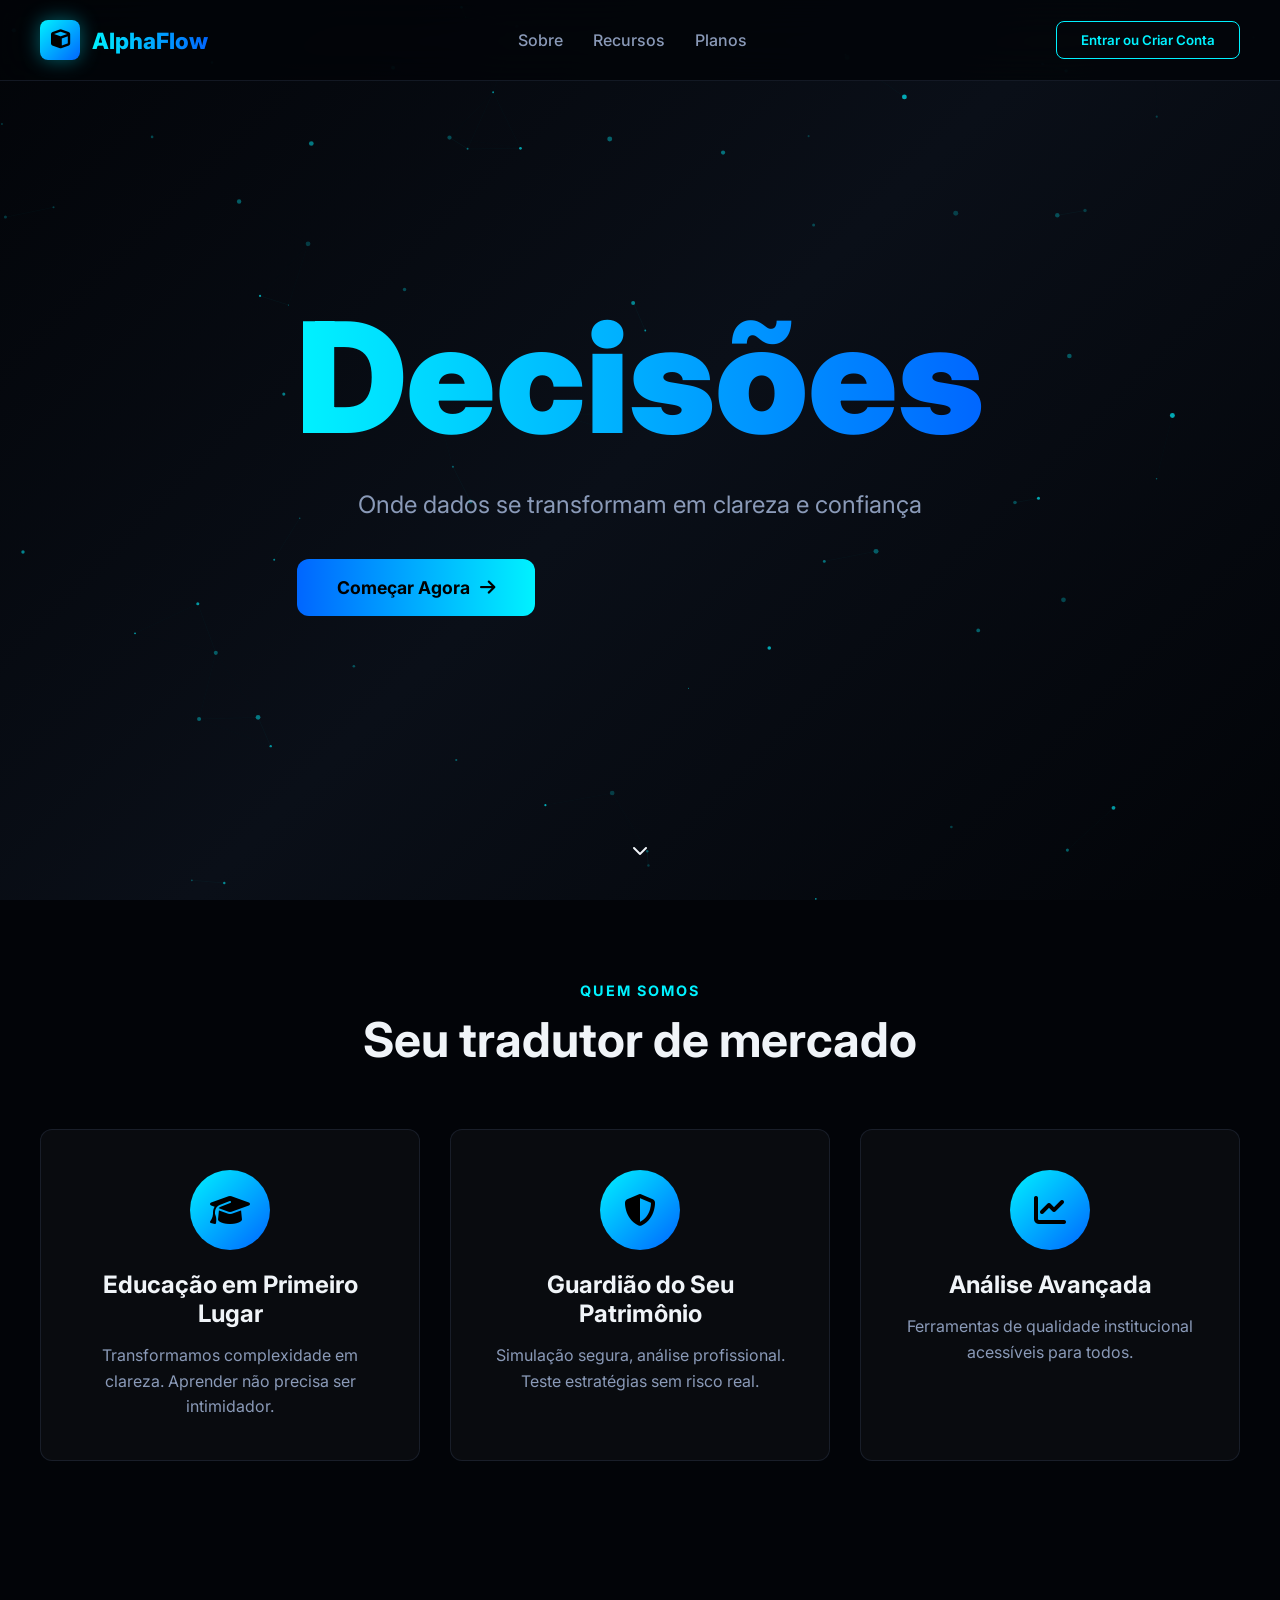
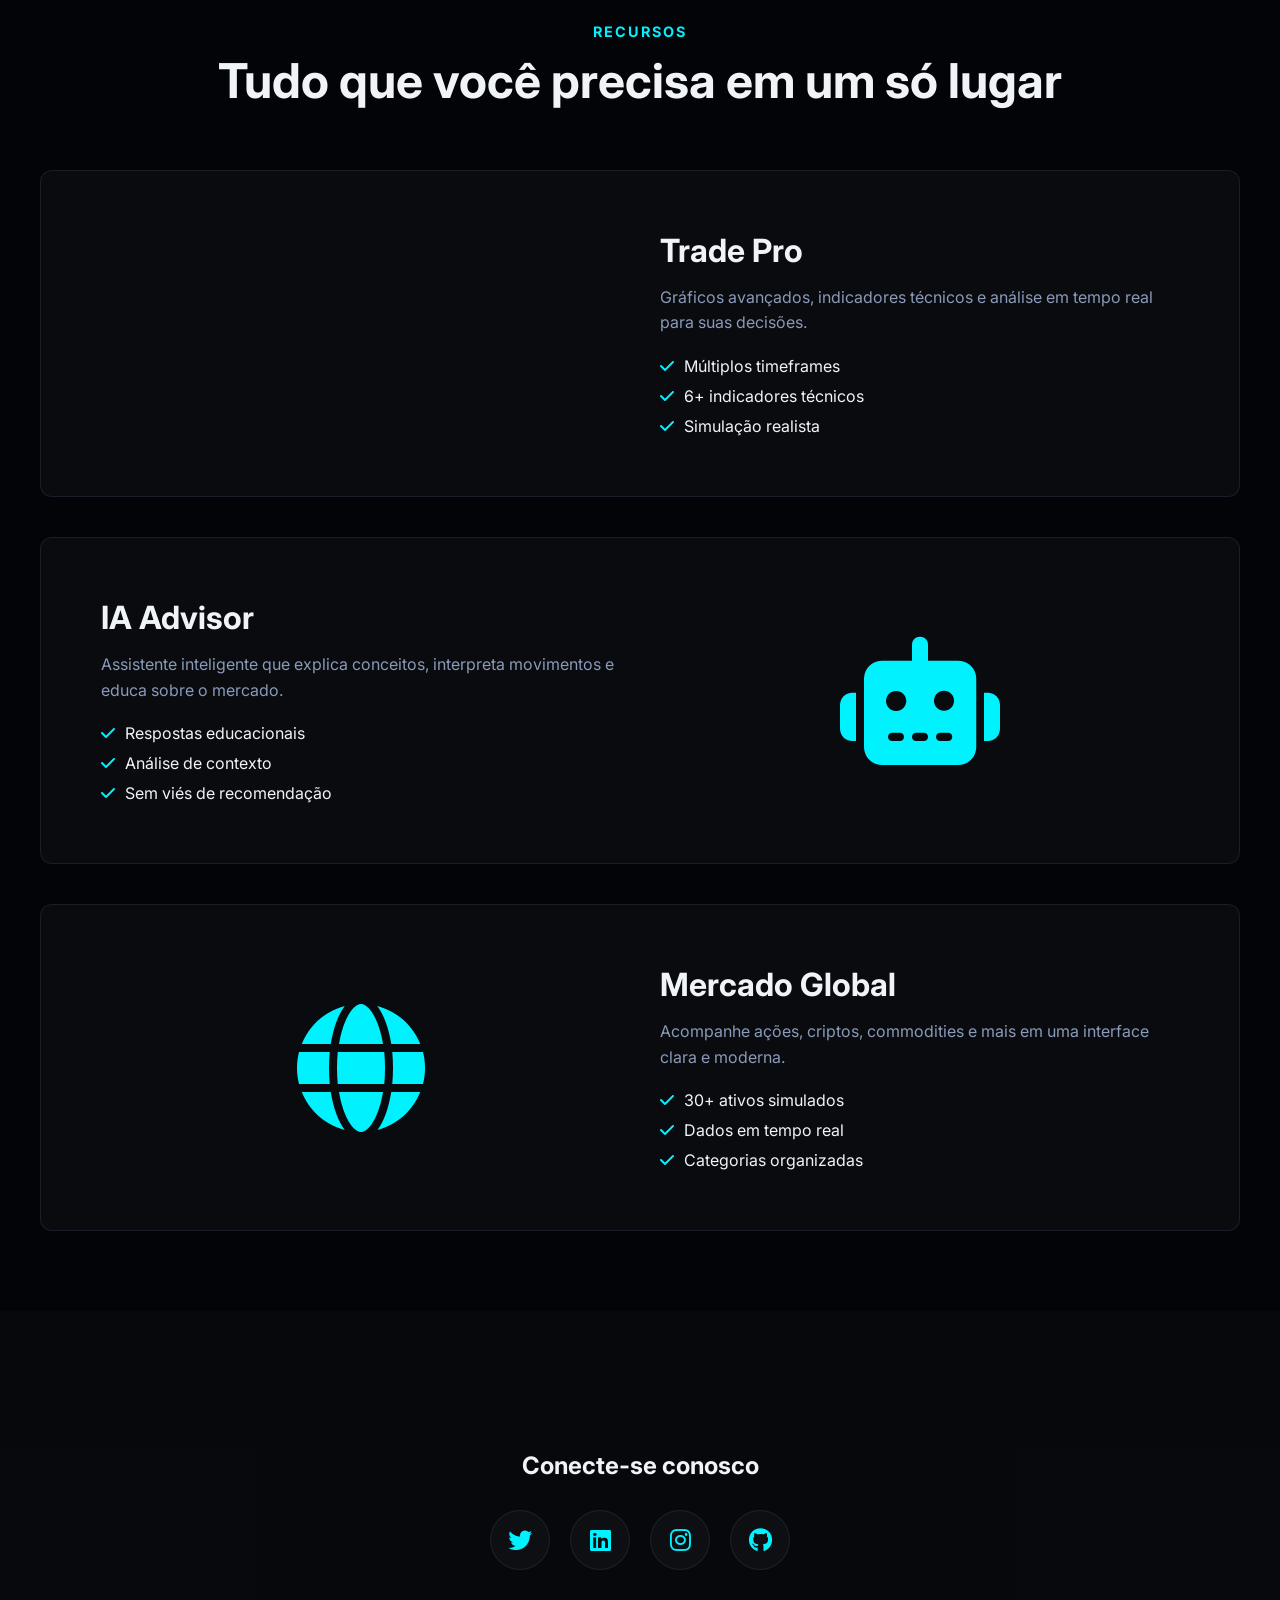
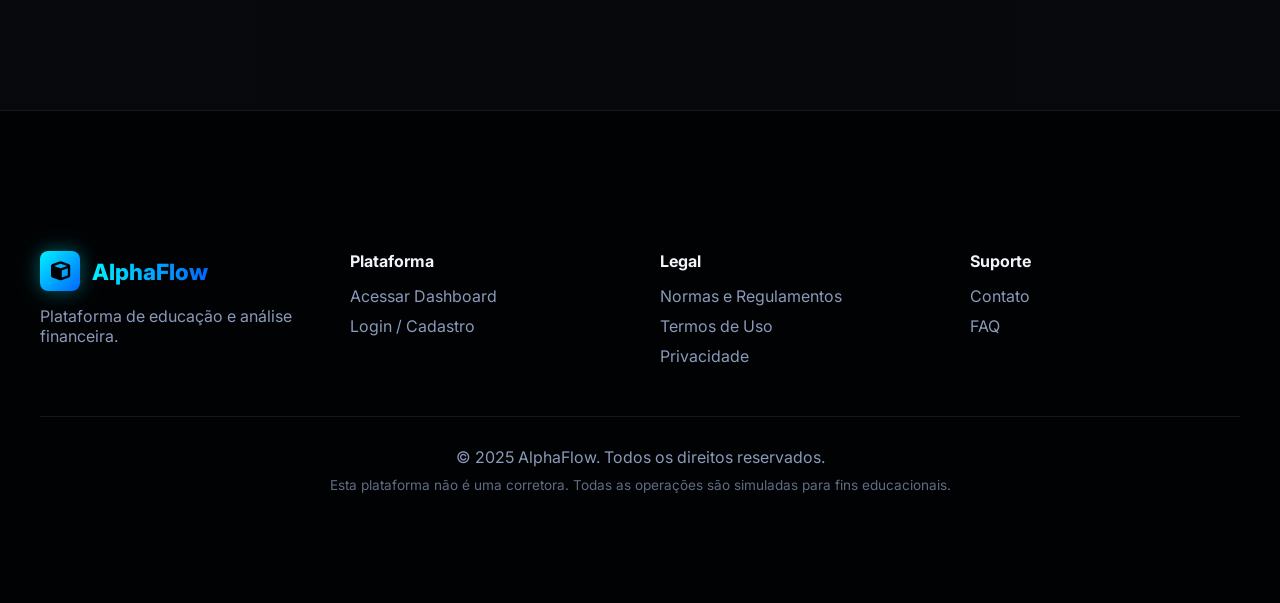
==== landing.html @ 2ad15ed1 "Initialized repository for chat Projeto 001 Co-authored-by: null <227996998+pedroday813-create@users" ====
<!DOCTYPE html>
<html lang="pt-br">
<head>
    <meta charset="UTF-8">
    <meta name="viewport" content="width=device-width, initial-scale=1.0">
    <title>AlphaFlow | Sua Plataforma de Análise e Educação Financeira</title>
    <link rel="stylesheet" href="styles/landing.css">
    <link href="https://cdnjs.cloudflare.com/ajax/libs/font-awesome/6.4.0/css/all.min.css" rel="stylesheet">
    <link href="https://fonts.googleapis.com/css2?family=Inter:wght@300;400;500;600;700;800;900&display=swap" rel="stylesheet">
</head>
<body>
    <canvas id="particles-canvas"></canvas>
    
    <header class="landing-header">
        <div class="header-content">
            <div class="logo-section">
                <div class="logo-icon"><i class="fas fa-cube"></i></div>
                <span class="logo-text">AlphaFlow</span>
            </div>
            <nav class="header-nav">
                <a href="#sobre">Sobre</a>
                <a href="#recursos">Recursos</a>
                <a href="#planos">Planos</a>
            </nav>
            <div class="auth-section">
                <div id="user-indicator" class="user-badge hidden" onclick="Landing.showUserMenu()">
                    <div class="user-avatar"><i class="fas fa-user"></i></div>
                    <span id="user-name-header">Usuário</span>
                </div>
                <button class="btn-ghost" id="auth-trigger" onclick="Landing.goToAuth()">Entrar ou Criar Conta</button>
            </div>
        </div>
    </header>

    <section class="hero-section">
        <div class="hero-content">
            <h1 class="hero-title" data-text="Decisões">Decisões</h1>
            <p class="hero-subtitle">Onde dados se transformam em clareza e confiança</p>
            <button class="cta-primary" onclick="Landing.goToAuth()">Começar Agora <i class="fas fa-arrow-right"></i></button>
        </div>
        <div class="scroll-indicator">
            <i class="fas fa-chevron-down"></i>
        </div>
    </section>

    <section class="about-section" id="sobre">
        <div class="container">
            <div class="section-header">
                <span class="section-label">QUEM SOMOS</span>
                <h2>Seu tradutor de mercado</h2>
            </div>
            <div class="about-grid">
                <div class="about-card" data-aos="fade-up" data-delay="0">
                    <div class="icon-box"><i class="fas fa-graduation-cap"></i></div>
                    <h3>Educação em Primeiro Lugar</h3>
                    <p>Transformamos complexidade em clareza. Aprender não precisa ser intimidador.</p>
                </div>
                <div class="about-card" data-aos="fade-up" data-delay="100">
                    <div class="icon-box"><i class="fas fa-shield-alt"></i></div>
                    <h3>Guardião do Seu Patrimônio</h3>
                    <p>Simulação segura, análise profissional. Teste estratégias sem risco real.</p>
                </div>
                <div class="about-card" data-aos="fade-up" data-delay="200">
                    <div class="icon-box"><i class="fas fa-chart-line"></i></div>
                    <h3>Análise Avançada</h3>
                    <p>Ferramentas de qualidade institucional acessíveis para todos.</p>
                </div>
            </div>
        </div>
    </section>

    <section class="features-section" id="recursos">
        <div class="container">
            <div class="section-header">
                <span class="section-label">RECURSOS</span>
                <h2>Tudo que você precisa em um só lugar</h2>
            </div>
            <div class="features-showcase">
                <div class="feature-card floating" data-aos="slide-left">
                    <div class="feature-visual">
                        <i class="fas fa-chart-candlestick"></i>
                    </div>
                    <div class="feature-info">
                        <h3>Trade Pro</h3>
                        <p>Gráficos avançados, indicadores técnicos e análise em tempo real para suas decisões.</p>
                        <ul class="feature-list">
                            <li><i class="fas fa-check"></i> Múltiplos timeframes</li>
                            <li><i class="fas fa-check"></i> 6+ indicadores técnicos</li>
                            <li><i class="fas fa-check"></i> Simulação realista</li>
                        </ul>
                    </div>
                </div>
                <div class="feature-card floating" data-aos="slide-right">
                    <div class="feature-info">
                        <h3>IA Advisor</h3>
                        <p>Assistente inteligente que explica conceitos, interpreta movimentos e educa sobre o mercado.</p>
                        <ul class="feature-list">
                            <li><i class="fas fa-check"></i> Respostas educacionais</li>
                            <li><i class="fas fa-check"></i> Análise de contexto</li>
                            <li><i class="fas fa-check"></i> Sem viés de recomendação</li>
                        </ul>
                    </div>
                    <div class="feature-visual">
                        <i class="fas fa-robot"></i>
                    </div>
                </div>
                <div class="feature-card floating" data-aos="slide-left">
                    <div class="feature-visual">
                        <i class="fas fa-globe"></i>
                    </div>
                    <div class="feature-info">
                        <h3>Mercado Global</h3>
                        <p>Acompanhe ações, criptos, commodities e mais em uma interface clara e moderna.</p>
                        <ul class="feature-list">
                            <li><i class="fas fa-check"></i> 30+ ativos simulados</li>
                            <li><i class="fas fa-check"></i> Dados em tempo real</li>
                            <li><i class="fas fa-check"></i> Categorias organizadas</li>
                        </ul>
                    </div>
                </div>
            </div>
        </div>
    </section>

    <section class="social-section">
        <div class="container">
            <h2>Conecte-se conosco</h2>
            <div class="social-links">
                <a href="#" class="social-btn"><i class="fab fa-twitter"></i></a>
                <a href="#" class="social-btn"><i class="fab fa-linkedin"></i></a>
                <a href="#" class="social-btn"><i class="fab fa-instagram"></i></a>
                <a href="#" class="social-btn"><i class="fab fa-github"></i></a>
            </div>
        </div>
    </section>

    <footer class="landing-footer">
        <div class="container">
            <div class="footer-grid">
                <div class="footer-brand">
                    <div class="logo-section">
                        <div class="logo-icon"><i class="fas fa-cube"></i></div>
                        <span class="logo-text">AlphaFlow</span>
                    </div>
                    <p>Plataforma de educação e análise financeira.</p>
                </div>
                <div class="footer-links">
                    <h4>Plataforma</h4>
                    <a href="dashboard.html">Acessar Dashboard</a>
                    <a href="auth.html">Login / Cadastro</a>
                </div>
                <div class="footer-links">
                    <h4>Legal</h4>
                    <a href="legal.html">Normas e Regulamentos</a>
                    <a href="legal.html#termos">Termos de Uso</a>
                    <a href="legal.html#privacidade">Privacidade</a>
                </div>
                <div class="footer-links">
                    <h4>Suporte</h4>
                    <a href="mailto:contato@alphaflow.com">Contato</a>
                    <a href="#faq">FAQ</a>
                </div>
            </div>
            <div class="footer-bottom">
                <p>&copy; 2025 AlphaFlow. Todos os direitos reservados.</p>
                <p class="disclaimer">Esta plataforma não é uma corretora. Todas as operações são simuladas para fins educacionais.</p>
            </div>
        </div>
    </footer>

    <script src="scripts/landing.js"></script>
</body>
</html>
---- styles/landing.css ----
:root {
  --primary: #00f2ff;
  --secondary: #0066ff;
  --dark: #020408;
  --panel: rgba(15, 20, 30, 0.95);
  --card: rgba(255, 255, 255, 0.03);
  --border: rgba(60, 75, 100, 0.3);
  --text: #f0f4f8;
  --text-muted: #8a9ab8;
  --radius: 12px;
}

* {
  margin: 0;
  padding: 0;
  box-sizing: border-box;
  font-family: "Inter", sans-serif;
}

body {
  background: var(--dark);
  color: var(--text);
  overflow-x: hidden;
}

#particles-canvas {
  position: fixed;
  top: 0;
  left: 0;
  width: 100%;
  height: 100%;
  z-index: -1;
  background: linear-gradient(135deg, #020408 0%, #0a0f18 50%, #020408 100%);
}

.landing-header {
  position: fixed;
  top: 0;
  width: 100%;
  z-index: 1000;
  background: rgba(2, 4, 8, 0.8);
  backdrop-filter: blur(20px);
  border-bottom: 1px solid var(--border);
}

.header-content {
  max-width: 1400px;
  margin: 0 auto;
  padding: 20px 40px;
  display: flex;
  justify-content: space-between;
  align-items: center;
}

.logo-section {
  display: flex;
  align-items: center;
  gap: 12px;
}

.logo-icon {
  width: 40px;
  height: 40px;
  background: linear-gradient(135deg, var(--primary), var(--secondary));
  border-radius: 8px;
  display: grid;
  place-items: center;
  color: #000;
  font-size: 1.2rem;
  box-shadow: 0 0 20px rgba(0, 242, 255, 0.4);
}

.logo-text {
  font-size: 1.4rem;
  font-weight: 800;
  background: linear-gradient(90deg, var(--primary), var(--secondary));
  -webkit-background-clip: text;
  -webkit-text-fill-color: transparent;
}

.header-nav {
  display: flex;
  gap: 30px;
}

.header-nav a {
  color: var(--text-muted);
  text-decoration: none;
  font-weight: 500;
  transition: 0.3s;
}

.header-nav a:hover {
  color: var(--primary);
}

.auth-section {
  display: flex;
  align-items: center;
  gap: 15px;
}

.user-badge {
  display: flex;
  align-items: center;
  gap: 10px;
  padding: 8px 16px;
  background: rgba(255, 255, 255, 0.05);
  border-radius: 20px;
  cursor: pointer;
  transition: 0.3s;
}

.user-badge:hover {
  background: rgba(255, 255, 255, 0.1);
}

.user-avatar {
  width: 32px;
  height: 32px;
  background: var(--primary);
  border-radius: 50%;
  display: grid;
  place-items: center;
  color: #000;
}

.btn-ghost {
  background: transparent;
  border: 1px solid var(--primary);
  color: var(--primary);
  padding: 10px 24px;
  border-radius: 8px;
  font-weight: 600;
  cursor: pointer;
  transition: 0.3s;
}

.btn-ghost:hover {
  background: var(--primary);
  color: #000;
  box-shadow: 0 0 20px rgba(0, 242, 255, 0.4);
}

.hidden {
  display: none !important;
}

.hero-section {
  height: 100vh;
  display: flex;
  flex-direction: column;
  justify-content: center;
  align-items: center;
  text-align: center;
  position: relative;
}

.hero-title {
  font-size: clamp(4rem, 12vw, 10rem);
  font-weight: 900;
  background: linear-gradient(90deg, var(--primary), var(--secondary));
  -webkit-background-clip: text;
  -webkit-text-fill-color: transparent;
  margin-bottom: 20px;
  position: relative;
  animation: glowText 3s ease-in-out infinite alternate;
}

@keyframes glowText {
  from {
    filter: drop-shadow(0 0 20px rgba(0, 242, 255, 0.3));
  }
  to {
    filter: drop-shadow(0 0 40px rgba(0, 242, 255, 0.6));
  }
}

.hero-subtitle {
  font-size: 1.5rem;
  color: var(--text-muted);
  margin-bottom: 40px;
}

.cta-primary {
  background: linear-gradient(90deg, var(--secondary), var(--primary));
  border: none;
  color: #000;
  padding: 18px 40px;
  border-radius: 12px;
  font-size: 1.1rem;
  font-weight: 700;
  cursor: pointer;
  transition: 0.3s;
  display: flex;
  align-items: center;
  gap: 10px;
}

.cta-primary:hover {
  transform: scale(1.05);
  box-shadow: 0 0 30px rgba(0, 242, 255, 0.5);
}

.scroll-indicator {
  position: absolute;
  bottom: 40px;
  animation: bounce 2s infinite;
}

@keyframes bounce {
  0%,
  100% {
    transform: translateY(0);
  }
  50% {
    transform: translateY(-10px);
  }
}

.container {
  max-width: 1400px;
  margin: 0 auto;
  padding: 80px 40px;
}

.section-header {
  text-align: center;
  margin-bottom: 60px;
}

.section-label {
  color: var(--primary);
  font-size: 0.9rem;
  font-weight: 700;
  letter-spacing: 2px;
}

.section-header h2 {
  font-size: 3rem;
  margin-top: 10px;
}

.about-grid {
  display: grid;
  grid-template-columns: repeat(auto-fit, minmax(300px, 1fr));
  gap: 30px;
  margin-top: 40px;
}

.about-card {
  background: var(--card);
  border: 1px solid var(--border);
  padding: 40px;
  border-radius: var(--radius);
  text-align: center;
  transition: 0.3s;
  opacity: 0;
  transform: translateY(30px);
}

.about-card[data-aos="fade-up"] {
  animation: fadeUp 0.6s ease-out forwards;
}

@keyframes fadeUp {
  to {
    opacity: 1;
    transform: translateY(0);
  }
}

.icon-box {
  width: 80px;
  height: 80px;
  background: linear-gradient(135deg, var(--primary), var(--secondary));
  border-radius: 50%;
  display: grid;
  place-items: center;
  font-size: 2rem;
  color: #000;
  margin: 0 auto 20px;
}

.about-card h3 {
  margin: 20px 0 15px;
  font-size: 1.5rem;
}

.about-card p {
  color: var(--text-muted);
  line-height: 1.6;
}

.features-showcase {
  display: flex;
  flex-direction: column;
  gap: 40px;
}

.feature-card {
  display: grid;
  grid-template-columns: 1fr 1fr;
  gap: 40px;
  align-items: center;
  background: var(--card);
  border: 1px solid var(--border);
  padding: 60px;
  border-radius: var(--radius);
  transition: 0.3s;
}

.feature-card:hover {
  transform: translateY(-5px);
  border-color: var(--primary);
}

.feature-visual {
  display: grid;
  place-items: center;
  font-size: 8rem;
  color: var(--primary);
}

.feature-info h3 {
  font-size: 2rem;
  margin-bottom: 15px;
}

.feature-info p {
  color: var(--text-muted);
  line-height: 1.6;
  margin-bottom: 20px;
}

.feature-list {
  list-style: none;
  display: flex;
  flex-direction: column;
  gap: 10px;
}

.feature-list li {
  display: flex;
  align-items: center;
  gap: 10px;
  color: var(--text);
}

.feature-list i {
  color: var(--primary);
}

.social-section {
  background: rgba(255, 255, 255, 0.02);
  padding: 60px 0;
  text-align: center;
}

.social-links {
  display: flex;
  justify-content: center;
  gap: 20px;
  margin-top: 30px;
}

.social-btn {
  width: 60px;
  height: 60px;
  background: var(--card);
  border: 1px solid var(--border);
  border-radius: 50%;
  display: grid;
  place-items: center;
  color: var(--primary);
  font-size: 1.5rem;
  transition: 0.3s;
  text-decoration: none;
}

.social-btn:hover {
  background: var(--primary);
  color: #000;
  transform: scale(1.1);
}

.landing-footer {
  background: rgba(0, 0, 0, 0.5);
  border-top: 1px solid var(--border);
  padding: 60px 0 30px;
}

.footer-grid {
  display: grid;
  grid-template-columns: repeat(auto-fit, minmax(200px, 1fr));
  gap: 40px;
  margin-bottom: 40px;
}

.footer-brand p {
  color: var(--text-muted);
  margin-top: 15px;
}

.footer-links h4 {
  margin-bottom: 15px;
}

.footer-links a {
  display: block;
  color: var(--text-muted);
  text-decoration: none;
  margin-bottom: 10px;
  transition: 0.3s;
}

.footer-links a:hover {
  color: var(--primary);
}

.footer-bottom {
  text-align: center;
  padding-top: 30px;
  border-top: 1px solid var(--border);
  color: var(--text-muted);
}

.disclaimer {
  font-size: 0.85rem;
  margin-top: 10px;
  opacity: 0.7;
}

@media (max-width: 768px) {
  .header-nav {
    display: none;
  }

  .hero-title {
    font-size: 3rem;
  }

  .feature-card {
    grid-template-columns: 1fr;
    padding: 30px;
  }

  .feature-visual {
    font-size: 4rem;
  }
}
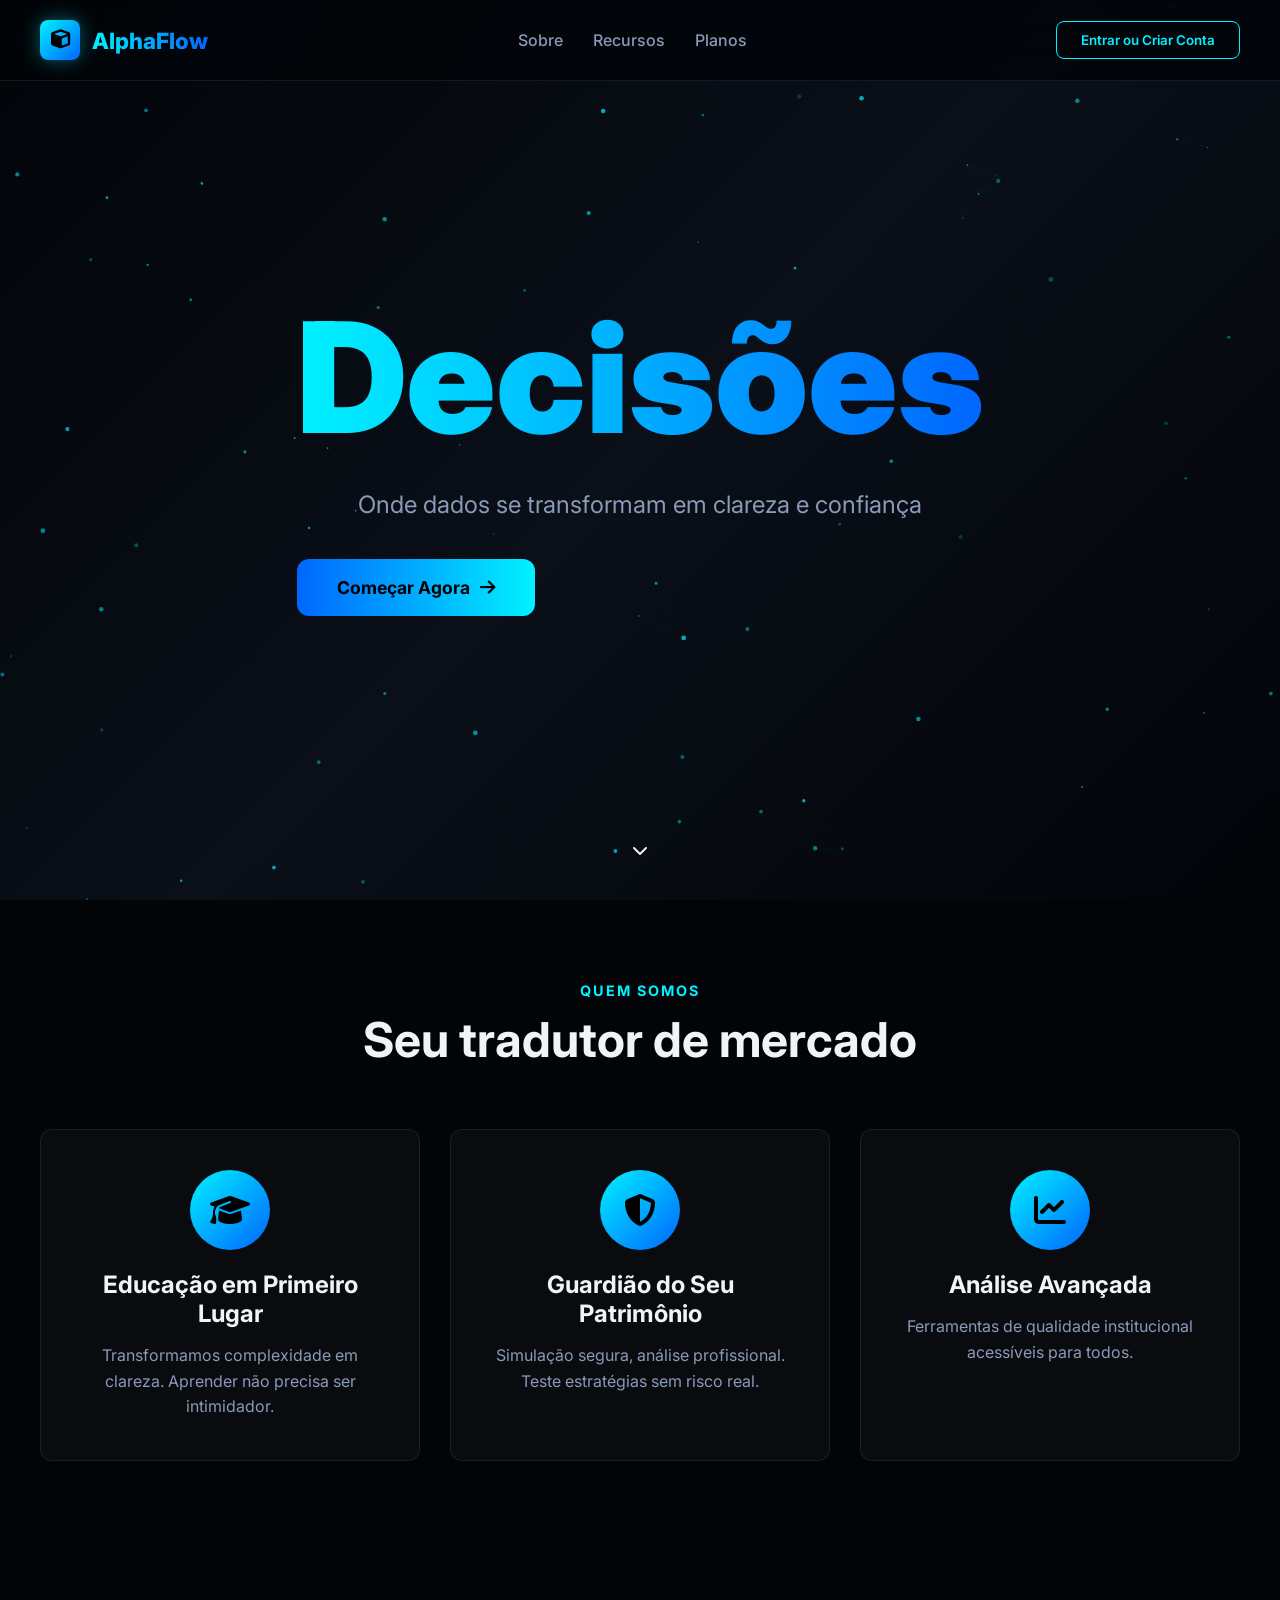
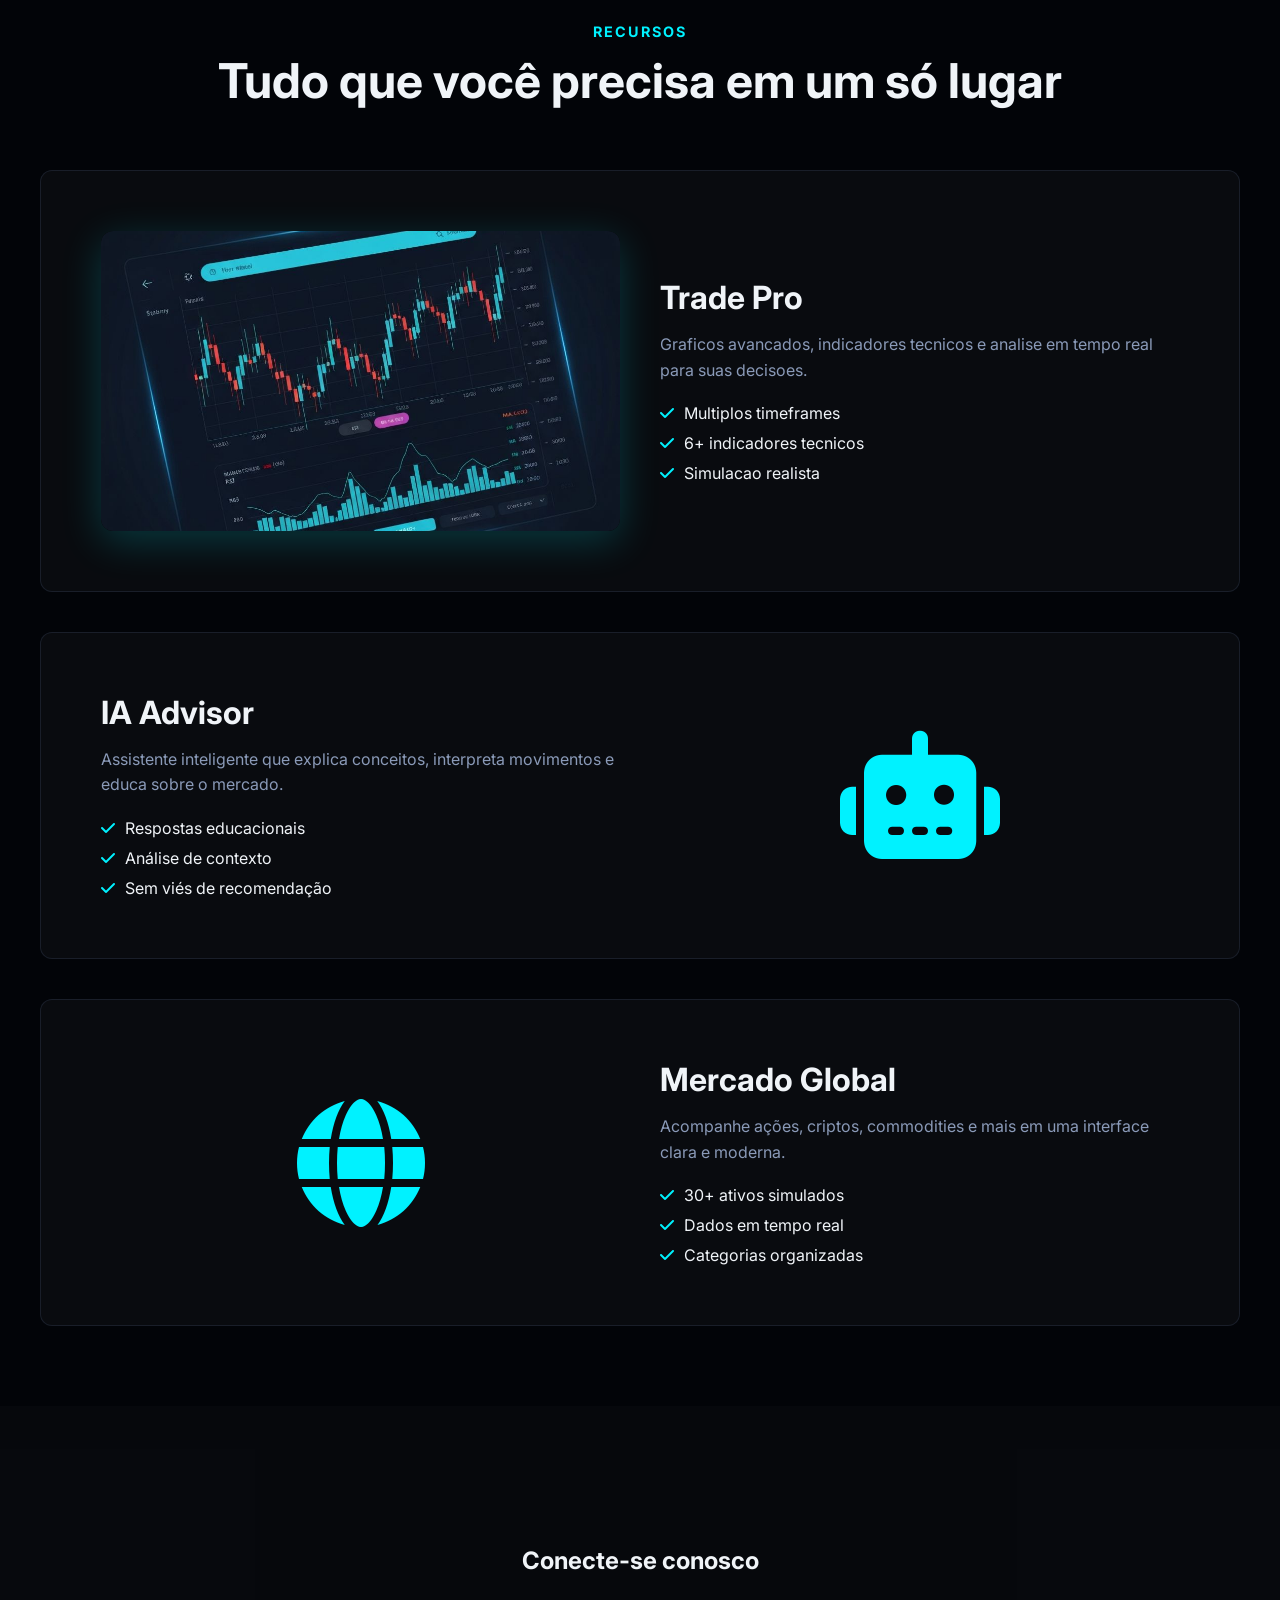
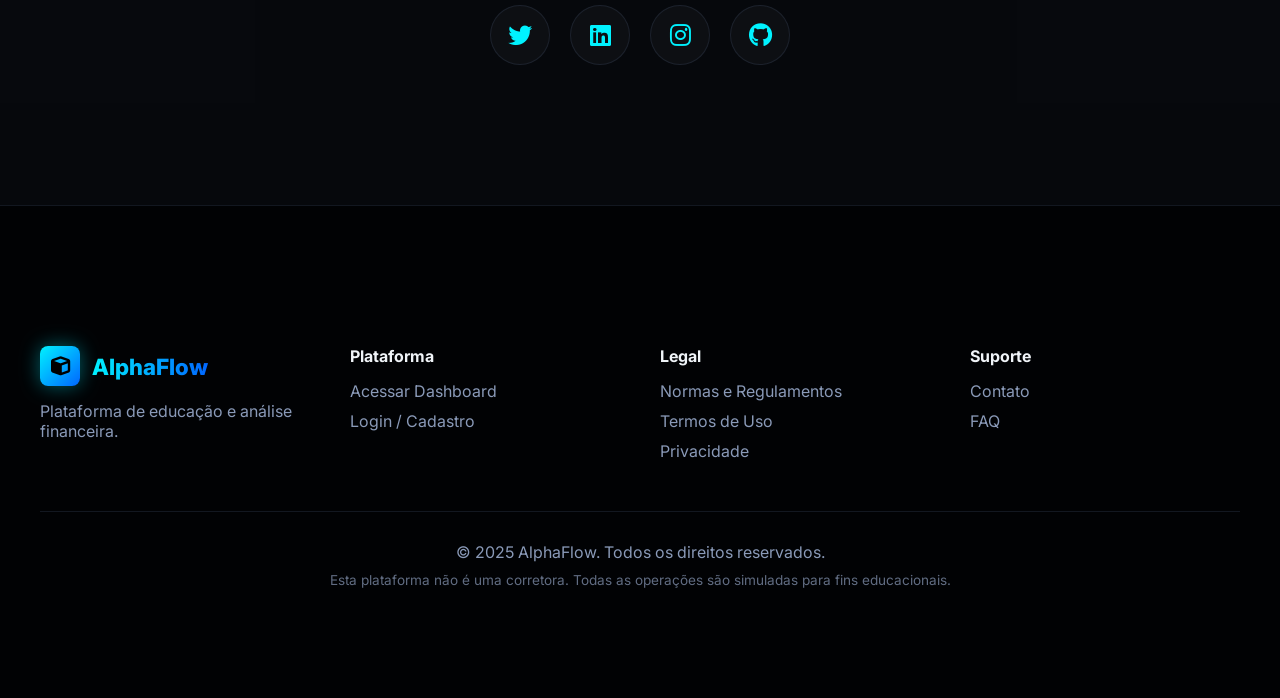
==== commit d94fffcc: "fix: resolve multiple issues across auth, legal, and landing pages Fix account creation validation, " ====
--- a/landing.html
+++ b/landing.html
@@ -77,16 +77,16 @@
             </div>
             <div class="features-showcase">
                 <div class="feature-card floating" data-aos="slide-left">
-                    <div class="feature-visual">
-                        <i class="fas fa-chart-candlestick"></i>
+                    <div class="feature-visual feature-image">
+                        <img src="images/tradepro-preview.jpg" alt="Trade Pro - Graficos avancados de investimento" loading="lazy">
                     </div>
                     <div class="feature-info">
                         <h3>Trade Pro</h3>
-                        <p>Gráficos avançados, indicadores técnicos e análise em tempo real para suas decisões.</p>
+                        <p>Graficos avancados, indicadores tecnicos e analise em tempo real para suas decisoes.</p>
                         <ul class="feature-list">
-                            <li><i class="fas fa-check"></i> Múltiplos timeframes</li>
-                            <li><i class="fas fa-check"></i> 6+ indicadores técnicos</li>
-                            <li><i class="fas fa-check"></i> Simulação realista</li>
+                            <li><i class="fas fa-check"></i> Multiplos timeframes</li>
+                            <li><i class="fas fa-check"></i> 6+ indicadores tecnicos</li>
+                            <li><i class="fas fa-check"></i> Simulacao realista</li>
                         </ul>
                     </div>
                 </div>
--- a/styles/landing.css
+++ b/styles/landing.css
@@ -322,6 +322,26 @@
   color: var(--primary);
 }
 
+.feature-visual.feature-image {
+  font-size: unset;
+  overflow: hidden;
+  border-radius: 12px;
+  box-shadow: 0 10px 40px rgba(0, 242, 255, 0.2);
+}
+
+.feature-visual.feature-image img {
+  width: 100%;
+  height: auto;
+  max-height: 300px;
+  object-fit: cover;
+  border-radius: 12px;
+  transition: transform 0.3s ease;
+}
+
+.feature-card:hover .feature-visual.feature-image img {
+  transform: scale(1.05);
+}
+
 .feature-info h3 {
   font-size: 2rem;
   margin-bottom: 15px;
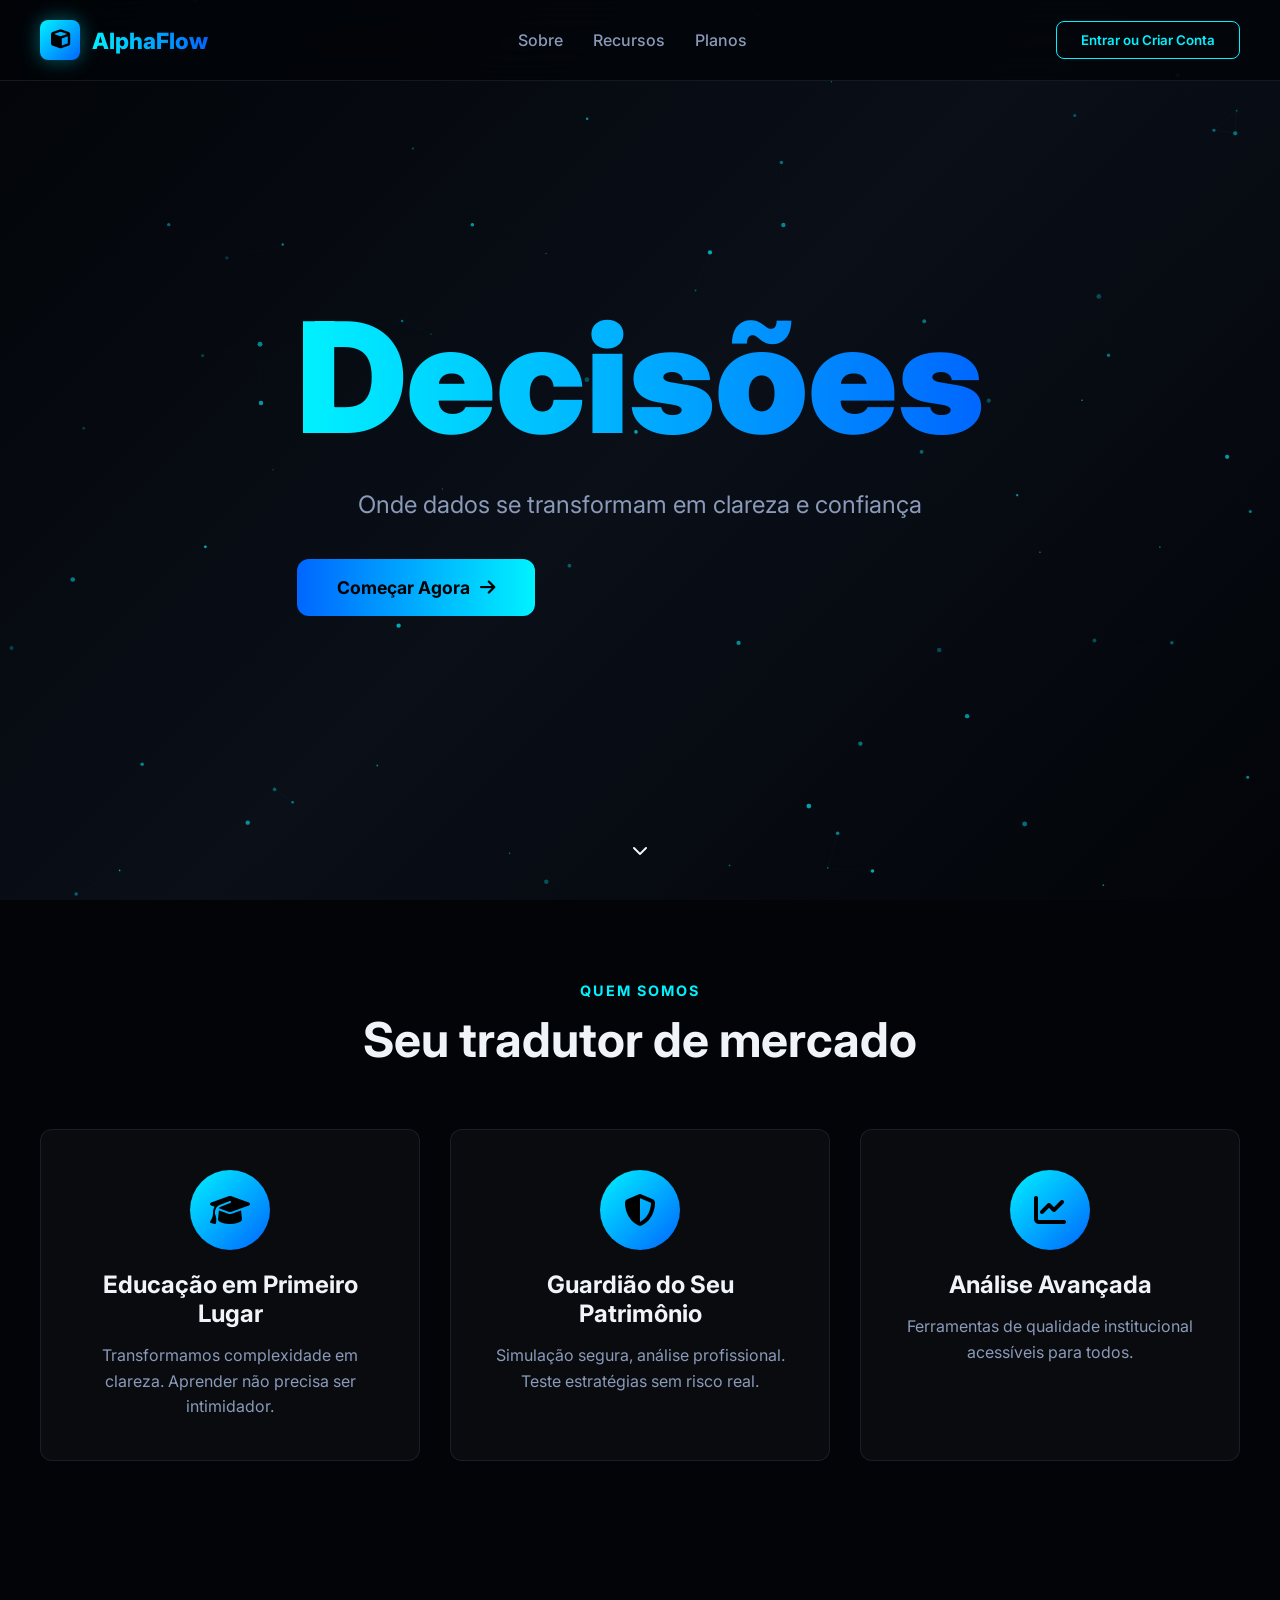
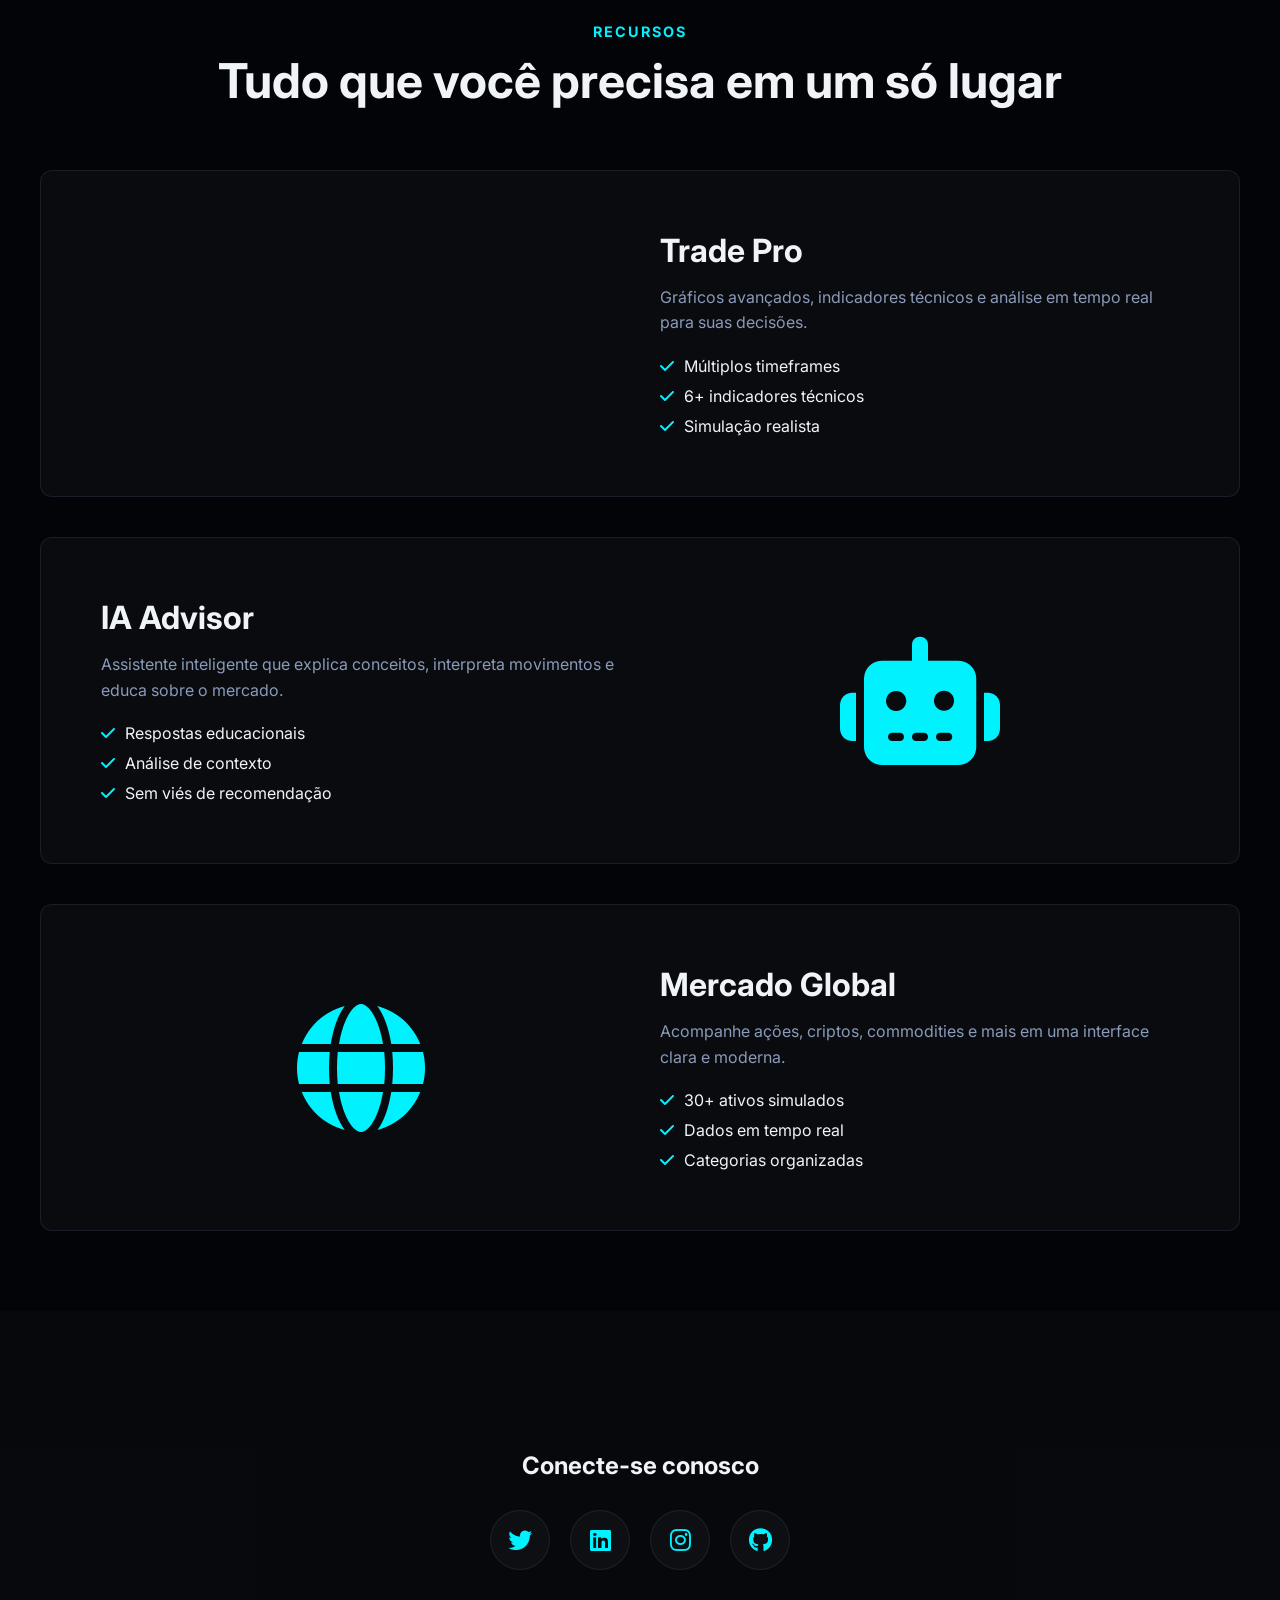
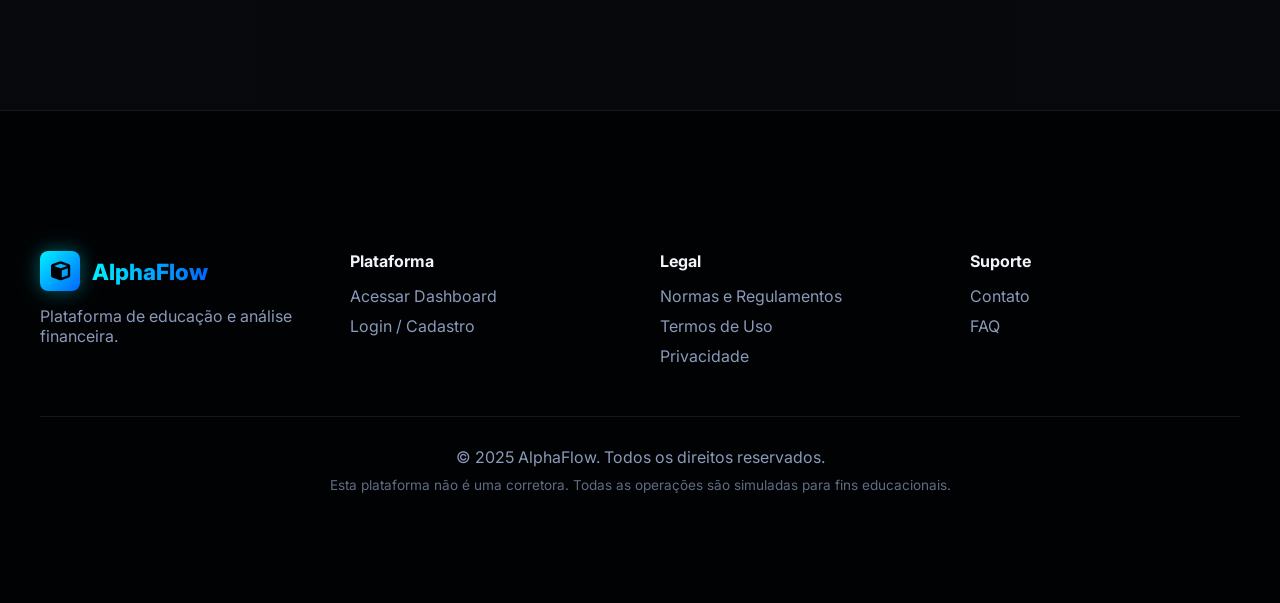
==== commit 0a46e576: "Add defensive fallbacks when LightweightCharts is unavailable" ====
--- a/landing.html
+++ b/landing.html
@@ -77,16 +77,16 @@
             </div>
             <div class="features-showcase">
                 <div class="feature-card floating" data-aos="slide-left">
-                    <div class="feature-visual feature-image">
-                        <img src="images/tradepro-preview.jpg" alt="Trade Pro - Graficos avancados de investimento" loading="lazy">
+                    <div class="feature-visual">
+                        <i class="fas fa-chart-candlestick"></i>
                     </div>
                     <div class="feature-info">
                         <h3>Trade Pro</h3>
-                        <p>Graficos avancados, indicadores tecnicos e analise em tempo real para suas decisoes.</p>
+                        <p>Gráficos avançados, indicadores técnicos e análise em tempo real para suas decisões.</p>
                         <ul class="feature-list">
-                            <li><i class="fas fa-check"></i> Multiplos timeframes</li>
-                            <li><i class="fas fa-check"></i> 6+ indicadores tecnicos</li>
-                            <li><i class="fas fa-check"></i> Simulacao realista</li>
+                            <li><i class="fas fa-check"></i> Múltiplos timeframes</li>
+                            <li><i class="fas fa-check"></i> 6+ indicadores técnicos</li>
+                            <li><i class="fas fa-check"></i> Simulação realista</li>
                         </ul>
                     </div>
                 </div>
@@ -168,6 +168,7 @@
         </div>
     </footer>
 
+    <script src="security/authManager.js"></script>
     <script src="scripts/landing.js"></script>
 </body>
 </html>
